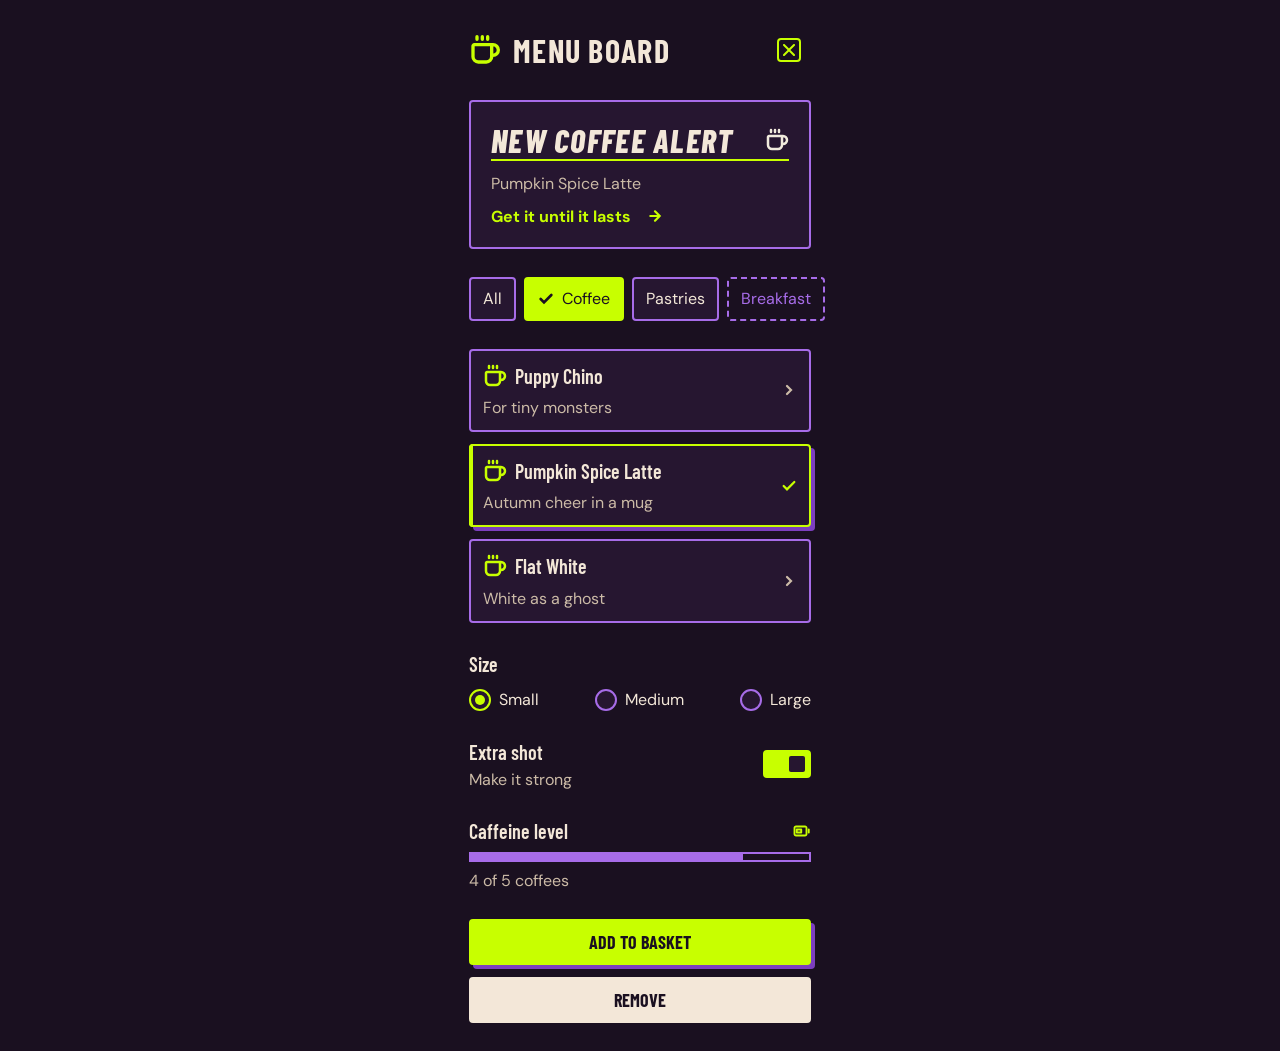
==== screens/inventory.html @ 001129a8 "Add Menu board inventory" ====
<!doctype html>
<html lang="en">
    <head>
    <meta charset="utf-8">
    <meta name="viewport" content="width=device-width, initial-scale=1">
    <title>Spooky Cafe Menu Board</title>
    <meta name="description" content="A cosy cafe game screen menu board.">

    <link rel="preconnect" href="https://fonts.googleapis.com">
    <link rel="preconnect" href="https://fonts.gstatic.com" crossorigin>
    <link rel="stylesheet" href="https://fonts.googleapis.com/css2?family=Barlow+Condensed:ital,wght@0,600;0,700;1,700;1,800&family=DM+Sans:wght@400;600;700&display=swap">

    <link rel="stylesheet" href="../css/tokens.css">
    <link rel="stylesheet" href="../css/base.css">
    <link rel="stylesheet" href="../css/components/input.css">
    <link rel="stylesheet" href="../css/components/button.css">
    <link rel="stylesheet" href="../css/components/toggle.css">
    <link rel="stylesheet" href="../css/components/radio.css">
    <link rel="stylesheet" href="../css/components/chips.css">
    <link rel="stylesheet" href="../css/components/card.css">
    <link rel="stylesheet" href="../css/components/list-row.css">
    <link rel="stylesheet" href="../css/components/progress.css">
    <link rel="stylesheet" href="../css/inventory.css">

    <script src="../js/chips.js" defer></script>
    </head>
    <body>
        <header>
            <div class="header-left">
                <img class="logo" src="../icons/coffee-lime.svg" alt="" width="32" height="32">
                <h1>Menu Board</h1>
            </div>
                <a class="icon-button" href="../index.html" aria-label="Back to the UI kit">
                    <img src="../icons/close-x.svg" alt="" width="24" height="24">
                </a>
        </header>
        <main>
            <!-- card -->
            <div class="card">
                <div class="card-header">
                    <h2 class="card-title text-title">New coffee alert</h2>
                    <img class="card-icon" src="../icons/coffee.svg" alt="" width="24" height="24">
                    <img class="card-check" src="../icons/check-lime.svg" alt="" width="16" height="16">
                </div>
                <p class="card-text">Pumpkin Spice Latte</p>
                <a class="card-cta" href="#">
                    Get it until it lasts<span class="visually-hidden">: add it to the order now.</span>
                    <img src="../icons/arrow-right.svg" alt="" width="16" height="16">
                </a>
          </div>

          <!-- chips -->
            <div class="chips-field chips-field-scroll" role="group" aria-label="Filter the menu">
                <button class="chip" type="button" aria-pressed="false">
                <img  class="chip-check" src="../icons/check.svg" alt="" width="16" height="16">
                All</button>
                <button class="chip" type="button" aria-pressed="true">
                <img  class="chip-check" src="../icons/check.svg" alt="" width="16" height="16">
                Coffee</button>
                <button class="chip" type="button" aria-pressed="false">
                <img  class="chip-check" src="../icons/check.svg" alt="" width="16" height="16">
                Pastries</button>
                <button class="chip" type="button" aria-pressed="false" disabled>
                <img  class="chip-check" src="../icons/check.svg" alt="" width="16" height="16">
                Breakfast</button>
            </div>

            <!-- list rows -->
                <ul class="drink-list" aria-label="Available drinks">
                    <li>
                        <button class="list-row" type="button" aria-pressed="false">
                            <span class="list-row-content">
                            <span class="list-row-header">
                                <img class="list-row-icon" src="../icons/coffee-lime.svg" alt="" width="24" height="24">
                                <span class="list-row-title">Puppy Chino</span>
                            </span>
                            <span class="list-row-text">For tiny monsters</span>
                            </span>
                            <img class="list-row-check" src="../icons/check-lime.svg" alt="" width="16" height="16">
                            <img class="list-row-chevron" src="../icons/chevron-right.svg" alt="" width="16" height="16">
                        </button>
                    </li>
                    <li>
                        <button class="list-row" type="button" aria-pressed="true">
                            <span class="list-row-content">
                            <span class="list-row-header">
                                <img class="list-row-icon" src="../icons/coffee-lime.svg" alt="" width="24" height="24">
                                <span class="list-row-title">Pumpkin Spice Latte</span>
                            </span>
                            <span class="list-row-text">Autumn cheer in a mug</span>
                            </span>
                            <img class="list-row-check" src="../icons/check-lime.svg" alt="" width="16" height="16">
                            <img class="list-row-chevron" src="../icons/chevron-right.svg" alt="" width="16" height="16">
                        </button>
                    </li>
                    <li>
                        <button class="list-row" type="button" aria-pressed="false">
                            <span class="list-row-content">
                            <span class="list-row-header">
                                <img class="list-row-icon" src="../icons/coffee-lime.svg" alt="" width="24" height="24">
                                <span class="list-row-title">Flat White</span>
                            </span>
                            <span class="list-row-text">White as a ghost</span>
                            </span>
                            <img class="list-row-check" src="../icons/check-lime.svg" alt="" width="16" height="16">
                            <img class="list-row-chevron" src="../icons/chevron-right.svg" alt="" width="16" height="16">
                        </button>
                    </li>
                </ul>

        <!-- radio buttons -->
          <fieldset class="radio-group radio-group-horizontal">
            <legend class="text-subtitle">Size</legend>
            <label class="radio-field">
              <input class="radio" type="radio" name="size" value="small" checked>
              Small
            </label>
            <label class="radio-field">
              <input class="radio" type="radio" name="size" value="medium">
              Medium
            </label>
            <label class="radio-field">
              <input class="radio" type="radio" name="size" value="large">
              Large
            </label>
          </fieldset>

        <!-- toggle -->
        <div class="toggle-field toggle-field-described">
            <span class="toggle-text">
                <label class="toggle-title text-subtitle" for="extra-shot">Extra shot</label>
                <span class="toggle-description" id="extra-shot-description">Make it strong</span>
            </span>
            <input class="toggle" id="extra-shot" type="checkbox" role="switch"  aria-describedby="extra-shot-description" checked>
        </div>

          <div class="field">
            <div class="progress-bar-header">
              <label class="field-label" for="progress-bar-in-progress">Caffeine level</label>
              <img class="progress-bar-icon" src="../icons/battery.svg" alt="" width="18" height="18">
            </div>
            <progress class="progress-bar" id="progress-bar-in-progress" value="4" max="5" aria-valuetext="4 of 5 coffees">4 of 5 coffees</progress>
            <span class="progress-bar-value" aria-hidden="true">4 of 5 coffees</span>
          </div>

          <!-- buttons -->
            <div class="button-field">
                <button type="button" class="button button-primary">Add to basket</button>
                <button type="button" class="button button-secondary">Remove</button>
            </div>
        </main>
    </body>

</html>
---- css/tokens.css ----
/* Tokens for the Spooky Cafe UI kit. */

:root {
  /* Neutrals */
  --ink: #1a1020;                   /* Figma: Background, text. Page background. Text on lime. Secondary on it 15.13 */
  --surface: #261630;               /* Figma: text-bg. Cards, inputs, rows, modals. Secondary 13.90, lime 14.32 */
  --surface-chosen: #3a1d55;        /* NEW. Fill for chosen and hovered items. Use Secondary or Accent for text on it. Secondary 11.59, lime 11.94, alert 5.11 */
  --secondary: #f3e7d8;             /* Light colour. Main text on dark, secondary button fill. 15.13 on ink */
  --secondary-hover: #ccbba7;       /* Secondary button hover. Ink text on it 9.86 */
  --secondary-pressed: #9c918f;     /* NEW. Secondary button pressed, about 60% of secondary hover as a solid colour. Ink text 6.0 */

  /* Primary: aubergine purple */
  --primary: #a76ce8;               /* Edges, disabled states, placeholder text. 5.23 on ink, 4.80 on surface, 4.00 on surface chosen */
  --primary-deep: #7c3fbe;          /* The hard shadow colour. Secondary text 5.20, lime 5.36. NEVER an edge on dark (2.91 on ink) */
  --border: var(--primary);         /* Figma: Border, aliased to Primary */

  /* Accent: lime */
  --accent: #c8ff00;                /* Active, chosen, focus. 15.59 on ink, 14.32 on surface. Never as text or edge on a light surface */
  --accent-hover: #e2ff60;          /* Primary button hover. Ink text 16.4 */
  --accent-pressed: #a4cc04;        /* NEW. Primary button pressed. Ink text 9.85 */
  --on-accent: var(--ink);          /* Text on a lime fill is always ink */
  --focus-ring: var(--accent);

  /* Text */
  --text: var(--secondary);         /* 15.13 on ink, 13.90 on surface, 11.59 on surface chosen */
  --text-muted: var(--secondary-hover);  /* Alias. Secondary lines, captions, card body. 9.0 on surface, 9.9 on ink, 7.6 on surface chosen */

  /* Alert: burnt sienna */
  --alert: #ef7b4b;                 /* Error text and edges 6.68 on ink, 6.13 on surface. Fill for destructive buttons, ink text 6.68 */
  --alert-hover: #f4956d;
  --alert-pressed: #c6663e;         /* Destructive button pressed. Ink text 4.72 */
  --alert-on-fill: var(--ink);

  /* Ghost button fills. Lime text on them */
  --ghost-hover: #542c7f;           /* lime text 8.7. Hover is the brighter step */
  --ghost-pressed: #371e4f;         /* lime text 12.2. Pressed is the darker step */

  /* Type */
  --font-heading: "Barlow Condensed", "Arial Narrow", sans-serif;
  --font-body: "DM Sans", system-ui, sans-serif;
  --text-button: 1.125rem;          /* 18px bold uppercase, no tracking. Buttons and the slider value. Tab labels are 20px */
  --text-title: 2rem;             /* 32px extrabold italic uppercase. Card and modal*/
  --text-subtitle: 1.25rem;         /* 20px semibold Barlow Condensed, not uppercase. Subtitles in list row, progress bar and the tab panel menu */
  --text-body: 1rem;                /* 16px regular. Body text */
  --leading-body: 1.3125;           /* Figma Auto for DM Sans 16, measured as 21 px per line. Body and subtitle */
  --leading-heading: 1.45;          /* 145%. Barlow Condensed in titles and buttons */
  --leading-title: 1.15;            /*115%. Cards and modal titles*/
  --weight-body: 400;
  --weight-strong: 600;
  --weight-heading: 700;
  --weight-title: 800;
  --tracking-heading: 0.04em;       /* headings, uppercase */
  --tracking-button: 0;             /* buttons, uppercase. 0 as in Figma, the font's own spacing */

  /* Spacing */
  --space-8: 8px;
  --space-12: 12px;
  --space-16: 16px;
  --space-24: 24px;                 /* button side padding, the least a long label gets */
  --space-32: 32px;

  /* Shape */
  --radius: 4px;
  --border-width: 2px;
  --shadow-sm: 4px 4px 0 var(--primary-deep);   /* primary button, hovered list row. Decorative, no blur */
  --shadow-lg: 6px 6px 0 var(--primary-deep);   /* card. Hover lifts 2 px, add 2 px to the vertical offset */
  --bar-sm: 4px;                           /* selected list row, left edge thickness */
  --bar-lg: 6px;                           /* selected card, left edge thickness */
  --focus-width: 2px;
  --focus-offset: 2px;
  --control-height: 46px;           /* buttons, fixed height in every variant. 2 px border always present */
  --button-min-width: 175px;        /* Figma button width. Labels sit centred, longer ones grow the button */
  --touch-target: 44px;             /* minimum hit area for any control */

  /* Scrim behind a modal */
  --scrim: rgb(26 16 32 / 0.7);

  /* Motion */
  --motion-fast: 120ms;
  --ease: cubic-bezier(0.2, 0.8, 0.2, 1);

  /* Icons */
  --icon-size: 24px;
  --icon-stroke: 2px;

  /* Tabs*/
--tab-width: 196px;
}

/* Layout grid */
:root {
  --grid-columns: 12;
  --grid-gutter: var(--space-24);
  --grid-column-width: 80px;        /* desktop 1440, content width 1224, centred */
  --margin-tablet: var(--space-32); /* 768, 8 columns */
  --margin-phone: var(--space-16);  /* 390, single column */
}
---- css/base.css ----
:root {
  color-scheme: dark;
}

*,
*::before,
*::after {
  box-sizing: border-box;
}

h1, h2, h3, h4, p, ul, ol, figure {
  margin: 0;
}

img,
svg {
  display: block;
  max-width: 100%;
}

/* Form controls do not inherit the page font on their own */
button,
input,
textarea,
select {
  font: inherit;
  color: inherit;
}

body {
  background: var(--ink);
  color: var(--text);
  font-family: var(--font-body);
  font-size: var(--text-body);
  line-height: var(--leading-body);
  margin: 0;
}

/* h3 is left out on purpose. In Figma the h3 labels, like Primary, are DM Sans */
h1,
h2 {
  font-family: var(--font-heading);
  font-weight: var(--weight-heading);
  letter-spacing: var(--tracking-heading);
  text-transform: uppercase;
}

a {
  color: var(--accent);
}

/* Text styles, one per Figma text style */
.text-body {
  font-family: var(--font-body);
  font-size: var(--text-body);
  font-weight: var(--weight-body);
  line-height: var(--leading-body);
}

.text-subtitle {
  font-family: var(--font-heading);
  font-size: var(--text-subtitle);
  font-weight: var(--weight-strong);
  line-height: var(--leading-body);
}

.text-title {
  font-family: var(--font-heading);
  font-size: var(--text-title);
  font-weight: var(--weight-title);
  font-style: italic;
  line-height: var(--leading-title);
  letter-spacing: var(--tracking-heading);
  text-transform: uppercase;
}

:focus-visible,
.is-focus {
  outline: var(--focus-width) solid var(--focus-ring);
  outline-offset: var(--focus-offset);
  box-shadow: none !important;
  transform: none !important;
}

/* Inline SVG only. The icon files need stroke="currentColor" so they take the text colour */
.icon {
  width: var(--icon-size);
  height: var(--icon-size);
  flex-shrink: 0;
  stroke-width: var(--icon-stroke);
}

/* Hidden on screen, still read by screen readers */
.visually-hidden,
.skip-link:not(:focus) {
  position: absolute;
  width: 1px;
  height: 1px;
  margin: -1px;
  padding: 0;
  overflow: hidden;
  clip-path: inset(50%);
  white-space: nowrap;
  border: 0;
}

.skip-link {
  position: absolute;
  top: var(--space-8);
  left: var(--space-8);
  z-index: 1;
  padding: var(--space-8) var(--space-16);
  background: var(--accent);
  color: var(--on-accent);
  border-radius: var(--radius);
}

@media (prefers-reduced-motion: reduce) {
  * { transition: none !important; animation: none !important; transform: none !important; }
}
---- css/components/input.css ----
/* Label above, input below. Fills its container, so the page or screen decides the width */
.field {
  display: flex;
  flex-direction: column;
  gap: var(--space-8);
  width: 100%;
}

/* The default look is the empty state, same height as the buttons*/
.input {
  width: 100%;
  height: var(--control-height);
  padding: 0 var(--space-16);
  background: var(--surface);
  border: var(--border-width) solid var(--border);
  border-radius: var(--radius);
  color: var(--text);
  transition: border-color var(--motion-fast) var(--ease);
  caret-color: var(--accent);
}

/* Placeholder text */
.input::placeholder {
  color: var(--primary);
  opacity: 1;
}

/* Focused state */
#input-focused {
  outline: var(--focus-width) solid var(--focus-ring);
  outline-offset: var(--focus-offset);
}

/* Error state*/
#input-error {
  border-color: var(--alert);
}

.alert-message {
  color: var(--alert);
  display: flex;
  align-items: center;
  justify-content: flex-start;
  gap: var(--space-8);
}

/* Disabled */
#input-disabled {
  border-style: dashed;
  color: var(--primary);
  cursor: not-allowed;
}
---- css/components/button.css ----
/* Shared by every variant: size, shape and motion.
   Min width, not width, so a longer label or a user's own text spacing grows the button instead of clipping it */
.button {
  font-family: var(--font-heading);
  font-size: var(--text-button);
  font-weight: var(--weight-heading);
  line-height: var(--leading-heading);
  letter-spacing: var(--tracking-button);
  text-transform: uppercase;
  display: inline-flex;
  align-items: center;
  justify-content: center;
  gap: var(--space-8);
  min-width: var(--button-min-width);
  height: var(--control-height);
  padding: 0 var(--space-24);
  border: var(--border-width) solid transparent;
  border-radius: var(--radius);
  cursor: pointer;
  transition: background-color var(--motion-fast) var(--ease), border-color var(--motion-fast) var(--ease);
}

/* icon button, aria-label required */
.icon-button {
  appearance: none;
  border: none;
  background: none;
  padding: 0;
  display: grid;
  place-items: center;
  text-decoration: none;
  height: var(--touch-target);
  width: var(--touch-target);
  flex-shrink: 0;
  cursor: pointer;
  border-radius: var(--radius);
  transition: background-color var(--motion-fast) var(--ease);
}

.icon-button:hover,
.icon-button.is-hover {
  background: var(--ghost-hover);
}

.icon-button:active,
.icon-button.is-pressed {
  background: var(--ghost-pressed);
}

/* Primary. The border matches the fill, so it only shows in high contrast mode */
.button-primary {
  background: var(--accent);
  border-color: var(--accent);
  color: var(--on-accent);
  box-shadow: var(--shadow-sm);
}

.button-primary:hover,
.button-primary.is-hover {
  background: var(--accent-hover);
  border-color: var(--accent-hover);
}

/* After hover, so pressed wins while the pointer is still on the button */
.button-primary:active,
.button-primary.is-pressed {
  background: var(--accent-pressed);
  border-color: var(--accent-pressed);
}

/* Pressed button looses the shadow */
.button-primary.is-pressed {
  box-shadow: none;
}

/* Secondary button*/
.button-secondary {
  background: var(--secondary);
  border-color: var(--secondary);
  color: var(--on-accent);
}

.button-secondary:hover,
.button-secondary.is-hover {
  background: var(--secondary-hover);
  border-color: var(--secondary-hover);
}

.button-secondary:active,
.button-secondary.is-pressed {
  background: var(--secondary-pressed);
  border-color: var(--secondary);
}

/* Ghost button*/
.button-ghost {
  background: var(--ink);
  border-color: var(--border);
  color: var(--accent);
}

.button-ghost:hover,
.button-ghost.is-hover {
  background: var(--ghost-hover);
  border-color: var(--border);
}

.button-ghost:active,
.button-ghost.is-pressed {
  background: var(--ghost-pressed);
  border-color: var(--border);
}

/* Last, so it beats hover. Disabled buttons still match :hover */
.button-primary:disabled,
.button-secondary:disabled,
.button-ghost:disabled {
  background: transparent;
  border-color: var(--primary);
  border-style: dashed;
  color: var(--primary);
  box-shadow: none;
  cursor: not-allowed;
}

/* alert button*/
.button-alert {
  background: var(--alert);
  border-color: var(--alert);
  color: var(--on-accent);
}

.button-alert:hover,
.button-alert.is-hover {
  background: var(--alert-hover);
  border-color: var(--alert-hover);
}

.button-alert:active,
.button-alert.is-pressed {
  background: var(--alert-pressed);
  border-color: var(--alert);
}
---- css/components/toggle.css ----
/* Label and switch in a row */
.toggle-field {
  display: inline-flex;
  align-items: center;
  gap: var(--space-12);
  min-height: var(--touch-target);
  cursor: pointer;
}

/* Toggle style*/
.toggle {
  appearance: none;
  position: relative;
  flex-shrink: 0;
  width: 48px;
  height: 28px;
  margin: 0;
  background: var(--surface);
  border: var(--border-width) solid var(--border);
  border-radius: var(--radius);
  cursor: pointer;
  transition: background-color var(--motion-fast) var(--ease), border-color var(--motion-fast) var(--ease);
}

/* Checked - On*/
.toggle:checked {
  background: var(--accent);
  border-color: var(--accent);
}

/* Disabled*/
.toggle:disabled {
  border-style: dashed;
  cursor: not-allowed;
}

/* Thumb style*/
.toggle::before {
  content: "";
  position: absolute;
  top: 4px;
  left: 4px;
  width: 16px;
  height: 16px;
  background: var(--secondary);
  border-radius: 2px;
  transition: left var(--motion-fast) var(--ease);
}

.toggle:checked::before {
  background: var(--surface);
  left: 24px;
}

.toggle:disabled::before {
background: var(--primary);
}

/* Title and description variant. The title is the label, the description is linked with aria-describedby */
.toggle-field-described {
  display: flex;
  justify-content: space-between;
  cursor: default;
}

.toggle-text {
  display: flex;
  flex-direction: column;
  gap: 4px;
}

.toggle-title {
  cursor: pointer;
}

.toggle-description {
  color: var(--text-muted);
}

/* Disabled text*/
.toggle-field:has(.toggle:disabled),
.toggle-field:has(.toggle:disabled) .toggle-title {
  color: var(--primary);
  cursor: not-allowed;
}

/* High contrast mode replaces fills with the system background, which would hide the thumb */
@media (forced-colors: active) {
  .toggle::before,
  .toggle:checked::before {
    forced-color-adjust: none;
    background: CanvasText;
  }

  .toggle:disabled::before {
    background: GrayText;
  }
}
---- css/components/radio.css ----
/* Reset fieldset and radio buttons*/
.radio {
    appearance: none;
}

.radio-group {
    margin: 0;
    padding: 0;
    border: 0;
    min-width: 0;
}

.radio-group legend {
    padding: 0;
}

/* Fieldset and radio styling*/
.radio-group {
    display: flex;
    flex-direction: column;
    gap: var(--space-12);
}

.radio-group legend {
    margin-bottom: var(--space-12);
}
.radio {
    position: relative;
    flex-shrink: 0;
    height: 22px;
    width: 22px;
    margin: 0;
    background: var(--surface);
    border-radius: 11px;
    border: var(--border-width) solid var(--border);
    cursor: pointer;
}

.radio-field {
    display: flex;
    align-items: center;
    gap: var(--space-8);
}

/* Checked*/
.radio:checked:before {
    content: "";
    position: absolute;
    top: 4px;
    left: 4px;
    width: 10px;
    height: 10px;
    background: var(--accent);
    border-radius: 5px;
}

.radio:checked {
    border-color: var(--accent);
}

/* Disabled*/
.radio:disabled {
    border-color: var(--primary);
    border-style: dashed;
    cursor: not-allowed;
}

.radio:disabled:checked::before {
    background: var(--primary);
}

.radio-field:has(.radio:disabled) {
    color: var(--primary);
    cursor: not-allowed;
}

/* High contrast mode*/
@media (forced-colors: active) {
    .radio:checked:before {
        forced-color-adjust: none;
        background: CanvasText;
    }

    .radio:disabled:checked::before {
        background: GrayText;
    }
}

/* Horizontal radio group */
.radio-group-horizontal {
    flex-direction: row;
    justify-content: space-between;
}
---- css/components/chips.css ----
/* reset and style chips*/
.chip {
    appearance: none;
    height: var(--touch-target);
    padding: 0 var(--space-12);
    border: var(--border-width) solid var(--border);
    border-radius: var(--radius);
    display: inline-flex;
    align-items: center;
    background: var(--surface);
    gap: var(--space-8);
}

.chip[aria-pressed] {
    cursor: pointer;
}

/* selected state*/
.chip[aria-pressed="true"] {
    color: var(--on-accent);
    border-color: var(--accent);
    background: var(--accent);
}

/* disabled*/
.chip:disabled {
    color: var(--primary);
    cursor: not-allowed;
    background: none;
    border-color: var(--primary);
    border-style: dashed;
}

/* x remove button*/
.chip-remove {
    appearance: none;
    border: none;
    background: none;
    height: 24px;
    width: 24px;
    cursor: pointer;
    padding: 0;
    display: flex;
    align-items: center;
    justify-content: center;
}

/* chip check */
.chip[aria-pressed="false"] .chip-check {
    display: none;
}

.chips-field-scroll {
    overflow-x: auto;
    scrollbar-width: none;
}

.chips-field-scroll .chip {
    flex-shrink: 0;
}
---- css/components/card.css ----
.card {
  position: relative;
  width: 100%;
  border: var(--border-width) solid var(--border);
  padding: 20px;
  border-radius: var(--radius);
  background: var(--surface);
}

/* card header*/
.card-header {
  display: flex;
  border-bottom: var(--border-width) solid var(--accent);
  align-items: center;
  justify-content: space-between;
  margin-bottom: var(--space-12);
}

/*card cta*/
.card-cta {
  margin-top: var(--space-12);
  display: flex;
  align-items: center;
  gap: var(--space-8);
  font-weight: bold;
  text-decoration: none;
}

/* Selected: the left edge grows to 6 px. Drawn over the border, so the content does not move */
.card.is-selected {
    border-color: var(--accent);
    box-shadow: var(--shadow-lg);
}

.card.is-selected::before {
  content: "";
  position: absolute;
  top: calc(var(--border-width) * -1);
  bottom: calc(var(--border-width) * -1);
  left: calc(var(--border-width) * -1);
  width: var(--bar-lg);
  background: var(--accent);
  border-radius: var(--radius) 0 0 var(--radius);
}

/* Selected swaps the coffee icon for a lime check */
.card-check {
  display: none;
}

.card.is-selected .card-icon {
  display: none;
}

.card.is-selected .card-check {
  display: block;
}

/* link covers whole card, can click anywhere*/
.card-cta::after {
  content: "";
  position: absolute;
  inset: 0;
}

/* hover state*/
.card:hover,
.card.is-hover {
    box-shadow: var(--shadow-lg);
    transform: translateY(-2px);
}

/* Keyboard focus on the link rings the whole card */
.card:has(.card-cta:focus-visible) {
  outline: var(--focus-width) solid var(--focus-ring);
  outline-offset: var(--focus-offset);
}

.card-cta:focus-visible {
  outline: none;
}

/* card text*/
.card-text {
  color: var(--text-muted);
}
---- css/components/list-row.css ----
.list-row {
  position: relative;
  display: flex;
  align-items: center;
  width: 100%;
  border: var(--border-width) solid var(--border);
  padding: var(--space-12);
  border-radius: var(--radius);
  background: var(--surface);
  text-align: left;
}

.list-row-content {
  flex: 1;
  display: flex;
  flex-direction: column;
  align-items: flex-start;
}

.list-row-header {
  display: flex;
  align-items: center;
  gap: var(--space-8);
  margin-bottom: var(--space-8);
}

.list-row-title {
  font-family: var(--font-heading);
  font-size: var(--text-subtitle);
  font-weight: var(--weight-strong);
}

.list-row-text {
  color: var(--secondary-hover);
}

.list-row:disabled .list-row-text {
  color: var(--primary);
}

/* hover state*/
.list-row:hover,
.list-row.is-hover {
    box-shadow: var(--shadow-sm);
    transform: translateY(-2px);
}

/* Selected: the left edge grows to 4 px. Drawn over the border, so the content does not move */
.list-row[aria-pressed="true"] {
    border-color: var(--accent);
    box-shadow: var(--shadow-sm);
}

/* Selected swaps the chevron icon for check */
.list-row-check {
  display: none;
}

.list-row[aria-pressed="true"] .list-row-chevron {
  display: none;
}

.list-row[aria-pressed="true"] .list-row-check {
  display: block;
}


/* Selected: the left edge grows to 4 px. Drawn over the border, so the content does not move */
.list-row[aria-pressed="true"]::before {
  content: "";
  position: absolute;
  top: calc(var(--border-width) * -1);
  bottom: calc(var(--border-width) * -1);
  left: calc(var(--border-width) * -1);
  width: var(--bar-sm);
  background: var(--accent);
  border-radius: var(--radius) 0 0 var(--radius);
}

/* Disabled state, last, so it beats hover */
.list-row:disabled {
  border-color: var(--primary);
  border-style: dashed;
  color: var(--primary);
  box-shadow: none;
  cursor: not-allowed;
  transform: none;
}
---- css/components/progress.css ----
/* Reset default progress bar*/
.progress-bar {
    appearance: none;
    width: 100%;
    height: 10px;
    border: 0;
    outline: var(--border-width) solid var(--border);
    background: transparent;
    outline-offset: calc(-1 * var(--border-width));
}

/* Chrome track*/
.progress-bar::-webkit-progress-bar {
    background: transparent;
}

/* fill */
.progress-bar::-webkit-progress-value {
    background: var(--primary);
}

.progress-bar::-moz-progress-bar {
    background: var(--primary);
}

/* Header and text styling*/
.progress-bar-header {
    display: flex;
    align-items: center;
    justify-content: space-between;
    font-family: var(--font-heading);
    font-size: var(--text-subtitle);
    font-weight: var(--weight-strong);
}

.progress-bar-value {
    color: var(--secondary-hover);
}

/* complete state*/
.progress-bar.is-complete {
    outline-color: var(--accent);
}

.progress-bar.is-complete::-webkit-progress-value {
    background: var(--accent);
}

.progress-bar.is-complete::-moz-progress-bar {
    background: var(--accent);
}

/* alert state*/
.field:has(.progress-bar.is-alert) .progress-bar-value {
    color: var(--alert);
}

.progress-bar.is-alert {
    outline-color: var(--alert);
}

.progress-bar.is-alert::-webkit-progress-value {
    background: var(--alert);
}

.progress-bar.is-alert::-moz-progress-bar {
    background: var(--alert);
}
---- css/inventory.css ----
body {
  max-width: 390px;
  margin-inline: auto;
  padding-inline: 24px;
}

/* header */
header {
  display: flex;
  align-items: center;
  justify-content: space-between;
  padding-block: 28px;
}

.header-left {
  display: flex;
  align-items: center;
  gap: 12px;
}

/* chips*/
.chips-field {
    display: flex;
    gap: 8px;
    padding-block: 28px;
    overflow-x: auto;
    margin-inline: -24px;
    padding-inline: 24px;
    scrollbar-width: none;
}

/* list-row drinnk list*/
.drink-list {
    list-style: none;
    padding: 0;
    margin: 0;
    display: flex;
    flex-direction: column;
    gap: 12px;
}

/*radio group*/
.radio-group {
    margin-top: 28px;
}

/* progress bar */
.progress-bar-header {
    margin-top: 28px;
}

/* toggle */
.toggle-field-described {
    margin-top: 28px;
}

/* buttons */
.button-field {
    display: flex;
    flex-direction: column;
    gap: 12px;
    margin: 28px 0;
}
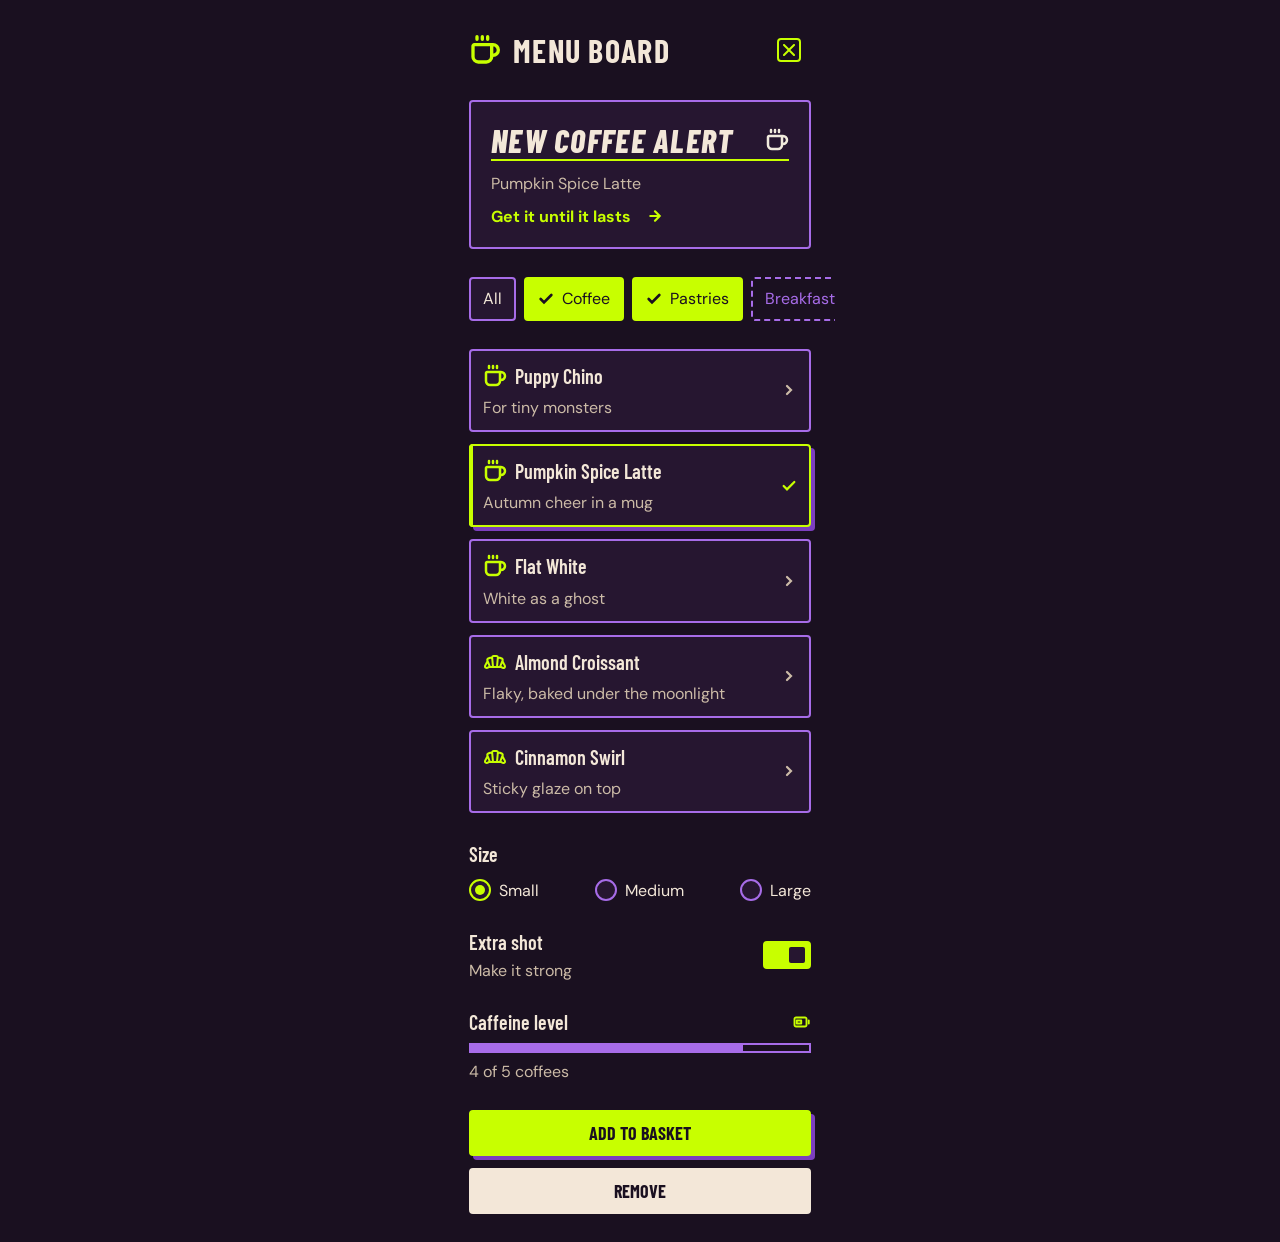
==== commit b61b2753: "Add an extra category for the chips" ====
--- a/screens/inventory.html
+++ b/screens/inventory.html
@@ -51,13 +51,13 @@
 
           <!-- chips -->
             <div class="chips-field chips-field-scroll" role="group" aria-label="Filter the menu">
-                <button class="chip" type="button" aria-pressed="false">
+                <button class="chip" type="button" aria-pressed="false" data-chip-all>
                 <img  class="chip-check" src="../icons/check.svg" alt="" width="16" height="16">
                 All</button>
                 <button class="chip" type="button" aria-pressed="true">
                 <img  class="chip-check" src="../icons/check.svg" alt="" width="16" height="16">
                 Coffee</button>
-                <button class="chip" type="button" aria-pressed="false">
+                <button class="chip" type="button" aria-pressed="true">
                 <img  class="chip-check" src="../icons/check.svg" alt="" width="16" height="16">
                 Pastries</button>
                 <button class="chip" type="button" aria-pressed="false" disabled>
@@ -66,8 +66,8 @@
             </div>
 
             <!-- list rows -->
-                <ul class="drink-list" aria-label="Available drinks">
-                    <li>
+                <ul class="drink-list" aria-label="Menu">
+                    <li data-category="coffee">
                         <button class="list-row" type="button" aria-pressed="false">
                             <span class="list-row-content">
                             <span class="list-row-header">
@@ -80,7 +80,7 @@
                             <img class="list-row-chevron" src="../icons/chevron-right.svg" alt="" width="16" height="16">
                         </button>
                     </li>
-                    <li>
+                    <li data-category="coffee">
                         <button class="list-row" type="button" aria-pressed="true">
                             <span class="list-row-content">
                             <span class="list-row-header">
@@ -93,7 +93,7 @@
                             <img class="list-row-chevron" src="../icons/chevron-right.svg" alt="" width="16" height="16">
                         </button>
                     </li>
-                    <li>
+                    <li data-category="coffee">
                         <button class="list-row" type="button" aria-pressed="false">
                             <span class="list-row-content">
                             <span class="list-row-header">
@@ -101,6 +101,32 @@
                                 <span class="list-row-title">Flat White</span>
                             </span>
                             <span class="list-row-text">White as a ghost</span>
+                            </span>
+                            <img class="list-row-check" src="../icons/check-lime.svg" alt="" width="16" height="16">
+                            <img class="list-row-chevron" src="../icons/chevron-right.svg" alt="" width="16" height="16">
+                        </button>
+                    </li>
+                    <li data-category="pastries">
+                        <button class="list-row" type="button" aria-pressed="false">
+                            <span class="list-row-content">
+                            <span class="list-row-header">
+                                <img class="list-row-icon" src="../icons/pastry-lime.svg" alt="" width="24" height="24">
+                                <span class="list-row-title">Almond Croissant</span>
+                            </span>
+                            <span class="list-row-text">Flaky, baked under the moonlight</span>
+                            </span>
+                            <img class="list-row-check" src="../icons/check-lime.svg" alt="" width="16" height="16">
+                            <img class="list-row-chevron" src="../icons/chevron-right.svg" alt="" width="16" height="16">
+                        </button>
+                    </li>
+                    <li data-category="pastries">
+                        <button class="list-row" type="button" aria-pressed="false">
+                            <span class="list-row-content">
+                            <span class="list-row-header">
+                                <img class="list-row-icon" src="../icons/pastry-lime.svg" alt="" width="24" height="24">
+                                <span class="list-row-title">Cinnamon Swirl</span>
+                            </span>
+                            <span class="list-row-text">Sticky glaze on top</span>
                             </span>
                             <img class="list-row-check" src="../icons/check-lime.svg" alt="" width="16" height="16">
                             <img class="list-row-chevron" src="../icons/chevron-right.svg" alt="" width="16" height="16">
